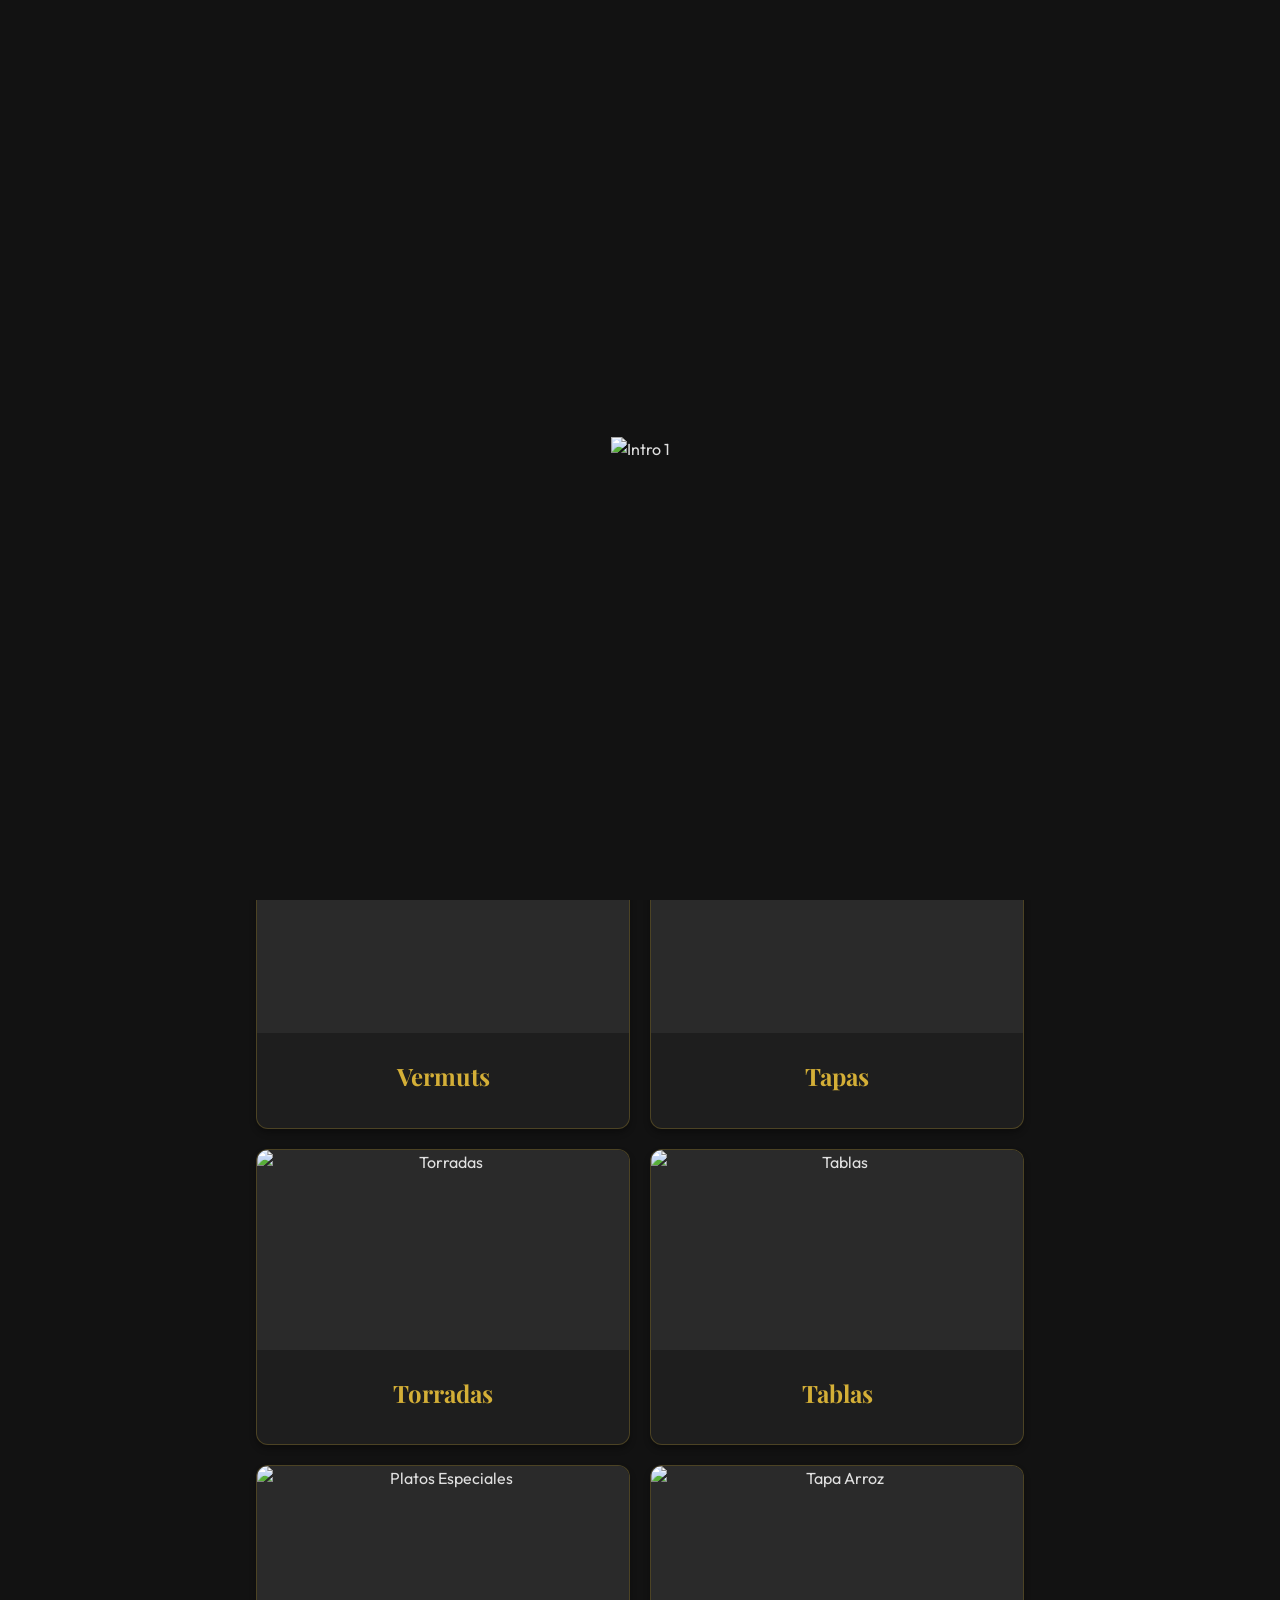
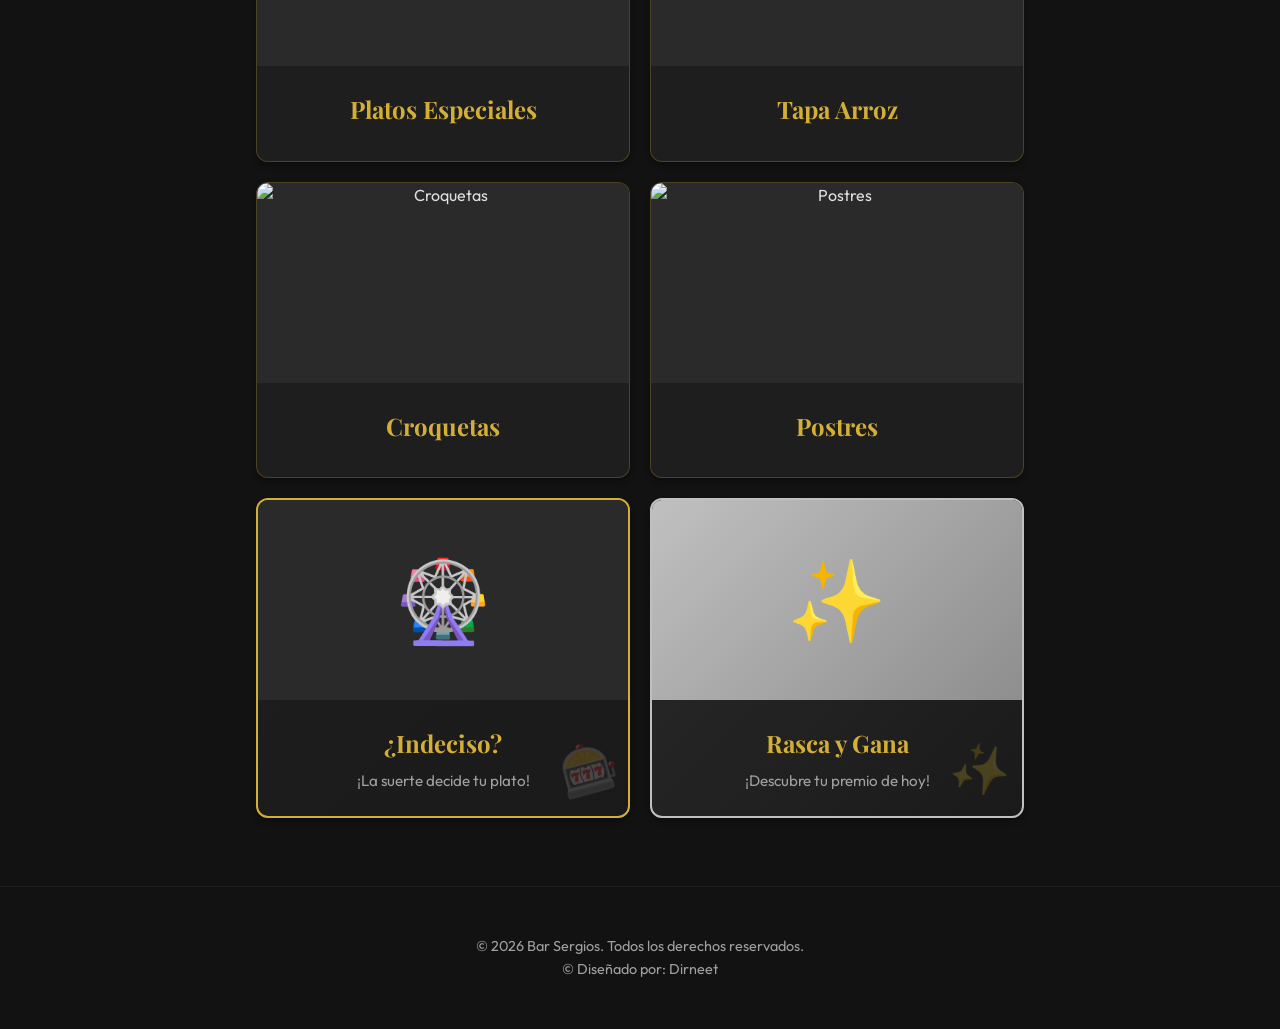
==== index.html @ 7f5ba3c9 "Add files via upload" ====
<!DOCTYPE html>
<html lang="es">

<head>
    <meta charset="UTF-8">
    <meta name="viewport" content="width=device-width, initial-scale=1.0">
    <title>Bar Sergios - Inicio</title>
    <link rel="preconnect" href="https://fonts.googleapis.com">
    <link rel="preconnect" href="https://fonts.gstatic.com" crossorigin>
    <link
        href="https://fonts.googleapis.com/css2?family=Outfit:wght@300;400;600&family=Playfair+Display:ital,wght@0,400;0,700;1,400&display=swap"
        rel="stylesheet">
    <link rel="stylesheet" href="styles.css">
</head>

<body class="theme-gold">
    <div id="introOverlay"
        style="position: fixed; top: 0; left: 0; width: 100%; height: 100%; background: #121212; z-index: 9999; display: flex; justify-content: center; align-items: center; transition: opacity 0.5s ease;">
        <img id="introImg1" src="assets/combo1.jpg" alt="Intro 1"
            style="position: absolute; max-width: 100%; max-height: 100%; object-fit: contain; opacity: 1; transition: opacity 0.5s ease;">
        <img id="introImg2" src="assets/combo2.jpg" alt="Intro 2"
            style="position: absolute; max-width: 100%; max-height: 100%; object-fit: contain; opacity: 0; transition: opacity 0.5s ease;">
        <img id="introImg3" src="assets/combo3.jpg" alt="Intro 3"
            style="position: absolute; max-width: 100%; max-height: 100%; object-fit: contain; opacity: 0; transition: opacity 0.5s ease;">
        <img id="introImg4" src="assets/combo4.jpg" alt="Intro 4"
            style="position: absolute; max-width: 100%; max-height: 100%; object-fit: contain; opacity: 0; transition: opacity 0.5s ease;">
    </div>
    <script>
        document.body.style.overflow = 'hidden';
        (function () {
            const images = [
                document.getElementById('introImg1'),
                document.getElementById('introImg2'),
                document.getElementById('introImg3'),
                document.getElementById('introImg4')
            ];
            let current = 0;
            const displayTime = 3000; // 3 seconds per image

            function next() {
                if (current < images.length - 1) {
                    if (images[current]) images[current].style.opacity = '0';
                    current++;
                    if (images[current]) images[current].style.opacity = '1';
                    setTimeout(next, displayTime);
                } else {
                    const overlay = document.getElementById('introOverlay');
                    if (overlay) {
                        overlay.style.opacity = '0';
                        setTimeout(() => {
                            overlay.style.display = 'none';
                            document.body.style.overflow = '';
                        }, 500);
                    }
                }
            }
            setTimeout(next, displayTime);
        })();
    </script>

    <button class="menu-toggle" onclick="toggleMenu()">☰</button>

    <div id="mobileMenu" class="mobile-menu-overlay">
        <button class="menu-toggle"
            style="position:absolute; top:1rem; right:1rem; border:none; background:none; font-size:2rem;"
            onclick="toggleMenu()">✕</button>
        <a href="Desayunos.html" class="mobile-menu-link ">Desayunos</a>
        <a href="Bocadillos.html" class="mobile-menu-link ">Bocadillos</a>
        <a href="Vermuts.html" class="mobile-menu-link ">Vermuts</a>
        <a href="Tapas.html" class="mobile-menu-link ">Tapas</a>
        <a href="Torradas.html" class="mobile-menu-link ">Torradas</a>
        <a href="Tablas.html" class="mobile-menu-link ">Tablas</a>
        <a href="Platos Especiales.html" class="mobile-menu-link {active_Platos Especiales}">Platos Especiales</a>
        <a href="tapaarroz.html" class="mobile-menu-link ">Tapa Arroz Sergio's</a>
        <a href="Croquetas.html" class="mobile-menu-link ">Croquetas</a>
        <a href="Postres.html" class="mobile-menu-link ">Postres</a>
    </div>

    <header class="hero">
        <a href="index.html" class="home-btn" title="Volver al inicio">🏠</a>
        <div class="hero-content">
            <h1>Bar Sergios</h1>
            <p class="subtitle">Gastronomía & Buen Ambiente</p>
        </div>
    </header>

    <main class="container">
        <div class="menu-container">
            <section class="menu-section">
                <h2 class="section-title" style="text-align:center; display:block; border:none;">Nuestra Carta</h2>
                <div class="category-grid">
                    <a href="Desayunos.html" class="category-card">
                        <img src="assets\cat_Desayunos.jpg" alt="Desayunos" class="category-card-image">
                        <div class="category-card-title">Desayunos</div>
                        <div class="category-card-description"></div>
                    </a>

                    <a href="Bocadillos.html" class="category-card">
                        <img src="assets\cat_Bocadillos.jpg" alt="Bocadillos" class="category-card-image">
                        <div class="category-card-title">Bocadillos</div>
                        <div class="category-card-description"></div>
                    </a>

                    <a href="Vermuts.html" class="category-card">
                        <img src="assets\cat_Vermuts.jpg" alt="Vermuts" class="category-card-image">
                        <div class="category-card-title">Vermuts</div>
                        <div class="category-card-description"></div>
                    </a>

                    <a href="Tapas.html" class="category-card">
                        <img src="assets\cat_Tapas.jpg" alt="Tapas" class="category-card-image">
                        <div class="category-card-title">Tapas</div>
                        <div class="category-card-description"></div>
                    </a>

                    <a href="Torradas.html" class="category-card">
                        <img src="assets\cat_Torradas.jpg" alt="Torradas" class="category-card-image">
                        <div class="category-card-title">Torradas</div>
                        <div class="category-card-description"></div>
                    </a>

                    <a href="Tablas.html" class="category-card">
                        <img src="assets\cat_Tablas.jpg" alt="Tablas" class="category-card-image">
                        <div class="category-card-title">Tablas</div>
                        <div class="category-card-description"></div>
                    </a>

                    <a href="Platos Especiales.html" class="category-card">
                        <img src="assets\cat_Platos Especiales.jpg" alt="Platos Especiales" class="category-card-image">
                        <div class="category-card-title">Platos Especiales</div>
                        <div class="category-card-description"></div>
                    </a>

                    <a href="tapaarroz.html" class="category-card">
                        <img src="assets\cat_arroz.jpeg" alt="Tapa Arroz" class="category-card-image">
                        <div class="category-card-title">Tapa Arroz</div>
                        <div class="category-card-description"></div>
                    </a>

                    <a href="Croquetas.html" class="category-card">
                        <img src="assets\cat_Croquetas.jpg" alt="Croquetas" class="category-card-image">
                        <div class="category-card-title">Croquetas</div>
                        <div class="category-card-description"></div>
                    </a>

                    <a href="Postres.html" class="category-card">
                        <img src="assets\cat_Postres.jpg" alt="Postres" class="category-card-image">
                        <div class="category-card-title">Postres</div>
                        <div class="category-card-description"></div>
                    </a>

                    <!-- Roulette Card -->
                    <div class="category-card roulette-card" onclick="openRoulette()">
                        <div
                            style="height: 200px; display: flex; align-items: center; justify-content: center; background: #2a2a2a; width: 100%;">
                            <span style="font-size: 5rem;">🎡</span>
                        </div>
                        <div class="category-card-title">¿Indeciso?</div>
                        <div class="category-card-description">¡La suerte decide tu plato!</div>
                    </div>

                    <!-- Scratch Card (Rasca y Gana) -->
                    <div class="category-card rasca-card" onclick="openScratchCard()">
                        <div
                            style="height: 200px; display: flex; align-items: center; justify-content: center; background: linear-gradient(135deg, #c0c0c0 0%, #8e8e8e 100%); width: 100%;">
                            <span style="font-size: 5rem;">✨</span>
                        </div>
                        <div class="category-card-title">Rasca y Gana</div>
                        <div class="category-card-description">¡Descubre tu premio de hoy!</div>
                    </div>
                </div>
            </section>
        </div>
    </main>

    <!-- Roulette Modal -->
    <div id="rouletteModal" class="roulette-modal">
        <button class="menu-toggle"
            style="position:absolute; top:1rem; right:1rem; border:none; background:none; font-size:2rem; display:block;"
            onclick="closeRoulette()">✕</button>
        <h2 class="section-title" style="margin-bottom: 20px; border:none;">¿Qué te apetece?</h2>

        <div class="roulette-controls" style="margin-top: 0; margin-bottom: 20px;">
            <select id="categorySelect"
                style="padding: 12px; border-radius: 8px; background: #1e1e1e; color: white; border: 1px solid var(--primary-color); font-family: var(--font-body); width: 250px; font-size: 1rem; cursor: pointer; outline: none;">
                <option value="all">Todo el Menú</option>
                <!-- Categories will be loaded here -->
            </select>
        </div>

        <div id="wheelContainer">
            <div class="wheel-pointer"></div>
            <canvas id="wheelCanvas" width="400" height="400"></canvas>
        </div>

        <div class="roulette-controls" style="margin-top: 20px;">
            <button id="spinBtn" class="btn-spin" onclick="spinWheel()">¡GIRAR!</button>
            <button class="btn-close-roulette" onclick="closeRoulette()">Cancelar</button>
        </div>
    </div>

    <!-- Result Overlay -->
    <div id="resultOverlay" class="roulette-result-overlay">
        <div class="result-card">
            <div class="result-title">¡Deberías probar!</div>
            <img id="resultImage" src="" alt="Plato" class="result-image"
                style="display: none; width: 100%; height: 200px; object-fit: cover; border-radius: 8px; margin: 15px 0;">
            <div id="resultName" class="result-name"
                style="font-size: 2rem; margin: 10px 0; font-family: var(--font-heading);">Nombre del Plato</div>
            <div id="resultDescription" class="result-description"
                style="color: var(--text-muted); margin-bottom: 10px;">Descripción...</div>
            <div id="resultCategory"
                style="color: var(--primary-color); margin-bottom: 20px; font-weight: 600; text-transform: uppercase; font-size: 0.8rem; letter-spacing: 1px;">
                Categoría</div>
            <div style="display: flex; gap: 10px; flex-direction: column;">
                <button class="btn-go-to-item" onclick="closeResult()" style="width: 100%;">¡Me convence!</button>
                <button class="btn-go-to-item" style="background: rgba(255,255,255,0.1); color: white; width: 100%;"
                    onclick="retryRoulette()">Girar de nuevo 🎡</button>
            </div>
        </div>
    </div>

    <!-- Scratch Card Modal -->
    <div id="scratchModal" class="roulette-modal">
        <button class="menu-toggle"
            style="position:absolute; top:1rem; right:1rem; border:none; background:none; font-size:2rem; display:block;"
            onclick="closeScratchCard()">✕</button>
        <h2 class="section-title" style="margin-bottom: 20px; border:none;">Rasca y Gana</h2>
        <p style="color: var(--text-muted); margin-bottom: 20px;">¡Rasca el boleto para descubrir tu premio!</p>

        <div id="scratchContainer" class="scratch-container">
            <div id="scratchPrize" class="scratch-prize">
                <img id="prizeImg" src="" alt="Premio"
                    style="width: 80px; height: 80px; object-fit: cover; border-radius: 50%; margin-bottom: 10px; display: none;">
                <div id="prizeIcon" style="font-size: 3rem; margin-bottom: 10px;">🎁</div>
                <div id="prizeText" style="font-size: 1.3rem; font-weight: 700; font-family: var(--font-heading);">
                    Cargando...</div>
                <div id="prizeCode"
                    style="font-size: 0.8rem; color: var(--primary-color); margin-top: 10px; border: 1px dashed var(--primary-color); padding: 5px 10px; display: none;">
                    CÓDIGO: SERGIO-2026
                </div>
            </div>
            <canvas id="scratchCanvas"></canvas>
        </div>

        <div class="roulette-controls" style="margin-top: 20px;">
            <button id="claimBtn" class="btn-spin" style="display: none;" onclick="closeScratchCard()">¡GENIAL!</button>
            <div id="scratchLockoutMsg"
                style="display: none; text-align: center; color: var(--primary-color); font-weight: 600; margin-bottom: 10px;">
                ¡Ya has participado hoy! <br> Vuelve mañana para probar suerte.
            </div>
            <button class="btn-close-roulette" onclick="closeScratchCard()">Cerrar</button>
        </div>
    </div>


    <div id="imageModal" class="image-modal" onclick="hideImageModal()">
        <img id="imageModalImg" class="image-modal-content" alt="Imagen">
    </div>

    <footer>
        <p>&copy; 2026 Bar Sergios. Todos los derechos reservados.</p>
        <p>&copy; Diseñado por: Dirneet</p>
    </footer>

    <script>
        function toggleMenu() {
            document.getElementById('mobileMenu').classList.toggle('open');
        }
        function showImageModal(src) {
            var img = document.getElementById('imageModalImg');
            img.src = src;
            document.getElementById('imageModal').classList.add('open');
        }
        function hideImageModal() {
            document.getElementById('imageModal').classList.remove('open');
        }
        document.addEventListener('keydown', function (e) {
            if (e.key === 'Escape') {
                hideImageModal();
                closeRoulette();
                closeResult();
            }
        });

        // Roulette Logic
        let menuData = null;
        let currentItems = [];
        let spinning = false;
        let startAngle = 0;
        let arc = 0;
        let spinTimeout = null;
        let spinAngleStart = 10;
        let spinTime = 0;
        let spinTimeTotal = 0;
        let ctx;

        async function loadMenuData() {
            if (menuData) return menuData;
            try {
                const response = await fetch('menu.json');
                menuData = await response.json();
                populateCategories();
                return menuData;
            } catch (error) {
                console.error("Error loading menu data:", error);
            }
        }

        function populateCategories() {
            const select = document.getElementById('categorySelect');
            if (select.options.length > 1) return; // Already populated

            menuData.categories.forEach(cat => {
                const option = document.createElement('option');
                option.value = cat.id;
                option.textContent = cat.name;
                select.appendChild(option);
            });

            select.addEventListener('change', () => {
                updateWheelItems();
            });
        }

        function updateWheelItems() {
            const categoryId = document.getElementById('categorySelect').value;
            let pool = [];

            if (categoryId === 'all') {
                menuData.categories.forEach(cat => {
                    pool = pool.concat(cat.items);
                    if (cat.subcategories) {
                        cat.subcategories.forEach(sub => {
                            pool = pool.concat(sub.items);
                        });
                    }
                });
            } else {
                const cat = menuData.categories.find(c => c.id === categoryId);
                if (cat) {
                    pool = [...cat.items];
                    if (cat.subcategories) {
                        cat.subcategories.forEach(sub => {
                            pool = pool.concat(sub.items);
                        });
                    }
                }
            }

            // Filter out items without names or extras
            pool = pool.filter(item => item.name && !item.name.toLowerCase().includes("extra"));

            // Pick 10 random items for the wheel
            currentItems = pool.sort(() => Math.random() - 0.5).slice(0, 10);

            // If we have very few items, duplicate them to make the wheel look better
            if (currentItems.length > 0 && currentItems.length < 4) {
                while (currentItems.length < 6) {
                    currentItems = currentItems.concat(currentItems);
                }
                currentItems = currentItems.slice(0, 8);
            }

            arc = Math.PI / (currentItems.length / 2);
            drawRouletteWheel();
        }

        async function openRoulette() {
            document.getElementById('rouletteModal').classList.add('open');
            document.body.style.overflow = 'hidden';
            await loadMenuData();

            // Preload logo for the wheel
            const logo = new Image();
            logo.src = 'assets/sergios_logo.png'; // User should ensure this exists
            logo.onload = () => {
                window.sergiosLogo = logo;
                updateWheelItems();
            };
            logo.onerror = () => {
                updateWheelItems();
            };
        }

        function closeRoulette() {
            document.getElementById('rouletteModal').classList.remove('open');
            if (!document.getElementById('imageModal').classList.contains('open')) {
                document.body.style.overflow = '';
            }
        }

        function drawRouletteWheel() {
            const canvas = document.getElementById("wheelCanvas");
            if (canvas.getContext) {
                const outsideRadius = 190;
                const insideRadius = 55;
                const textBaseRadius = 70; // Start text near the center hub

                ctx = canvas.getContext("2d");
                ctx.clearRect(0, 0, 400, 400);

                ctx.strokeStyle = "rgba(0,0,0,0.1)";
                ctx.lineWidth = 1;

                // Dynamically adjust font size
                const fontSize = currentItems.length > 8 ? 11 : 13;
                ctx.font = `bold ${fontSize}px Outfit, sans-serif`;

                for (let i = 0; i < currentItems.length; i++) {
                    const angle = startAngle + i * arc;

                    const gradient = ctx.createRadialGradient(200, 200, insideRadius, 200, 200, outsideRadius);
                    if (i % 2 === 0) {
                        gradient.addColorStop(0, "#b8860b");
                        gradient.addColorStop(1, "#daa520");
                        ctx.fillStyle = gradient;
                    } else {
                        gradient.addColorStop(0, "#0a0a0a");
                        gradient.addColorStop(1, "#222222");
                        ctx.fillStyle = gradient;
                    }

                    ctx.beginPath();
                    ctx.arc(200, 200, outsideRadius, angle, angle + arc, false);
                    ctx.arc(200, 200, insideRadius, angle + arc, angle, true);
                    ctx.fill();
                    ctx.stroke();

                    ctx.save();
                    ctx.fillStyle = i % 2 === 0 ? "#fff" : "#daa520";
                    ctx.textAlign = "left";
                    ctx.textBaseline = "middle";

                    ctx.translate(200 + Math.cos(angle + arc / 2) * textBaseRadius,
                        200 + Math.sin(angle + arc / 2) * textBaseRadius);

                    ctx.rotate(angle + arc / 2); // Radial alignment

                    const text = currentItems[i].name;
                    wrapText(ctx, text, 0, 0, 110, 14);

                    ctx.restore();
                }

                // Center Hub
                ctx.save();
                ctx.beginPath();
                ctx.arc(200, 200, 58, 0, Math.PI * 2, false);
                ctx.fillStyle = "#1e1e1e";
                ctx.fill();
                ctx.strokeStyle = "#daa520";
                ctx.lineWidth = 4;
                ctx.stroke();

                if (window.sergiosLogo) {
                    const size = 70;
                    ctx.drawImage(window.sergiosLogo, 200 - size / 2, 200 - size / 2, size, size);
                } else {
                    ctx.fillStyle = "#daa520";
                    ctx.font = 'bold 15px Outfit';
                    ctx.fillText("Sergio's", 200 - ctx.measureText("Sergio's").width / 2, 205);
                }
                ctx.restore();

                // Draw Lights
                const numLights = 24;
                const lightPosRadius = 205;
                for (let i = 0; i < numLights; i++) {
                    const lightAngle = (i * (360 / numLights)) * (Math.PI / 180);
                    const lx = 200 + Math.cos(lightAngle) * lightPosRadius;
                    const ly = 200 + Math.sin(lightAngle) * lightPosRadius;
                    const isLit = (Math.floor(Date.now() / 400) % 2 === i % 2);

                    ctx.beginPath();
                    ctx.arc(lx, ly, 5, 0, Math.PI * 2);
                    ctx.fillStyle = isLit ? "#fff" : "#daa520";
                    if (isLit) {
                        ctx.shadowBlur = 15;
                        ctx.shadowColor = "#fff";
                    } else {
                        ctx.shadowBlur = 0;
                    }
                    ctx.fill();
                    ctx.shadowBlur = 0;
                }

                // Add inner shadow overlay (Premium effect)
                const innerShadow = ctx.createRadialGradient(200, 200, insideRadius, 200, 200, outsideRadius);
                innerShadow.addColorStop(0, "rgba(0,0,0,0)");
                innerShadow.addColorStop(0.8, "rgba(0,0,0,0)");
                innerShadow.addColorStop(1, "rgba(0,0,0,0.5)");
                ctx.fillStyle = innerShadow;
                ctx.beginPath();
                ctx.arc(200, 200, outsideRadius, 0, Math.PI * 2);
                ctx.fill();
            }
        }

        // Helper to wrap text in canvas
        function wrapText(context, text, x, y, maxWidth, lineHeight) {
            const words = text.split(' ');
            let line = '';
            let lines = [];

            for (let n = 0; n < words.length; n++) {
                let testLine = line + words[n] + ' ';
                let metrics = context.measureText(testLine);
                let testWidth = metrics.width;
                if (testWidth > maxWidth && n > 0) {
                    lines.push(line);
                    line = words[n] + ' ';
                } else {
                    line = testLine;
                }
            }
            lines.push(line);

            // Center multiline text vertically relative to the y coordinate
            const totalHeight = lines.length * lineHeight;
            y -= (totalHeight / 2) - (lineHeight / 2);

            for (let k = 0; k < lines.length; k++) {
                context.fillText(lines[k].trim(), x, y + (k * lineHeight));
            }
        }

        function spinWheel() {
            if (spinning) return;
            const btn = document.getElementById('spinBtn');
            btn.disabled = true;
            btn.textContent = "Girando...";

            spinning = true;
            spinAngleStart = Math.random() * 10 + 10;
            spinTime = 0;
            spinTimeTotal = Math.random() * 3000 + 4000;
            rotateWheel();
        }

        let lastSegmentIndex = -1;

        function rotateWheel() {
            spinTime += 30;
            if (spinTime >= spinTimeTotal) {
                stopRotateWheel();
                return;
            }
            const spinAngle = spinAngleStart - easeOut(spinTime, 0, spinAngleStart, spinTimeTotal);
            startAngle += (spinAngle * Math.PI / 180);

            // Pointer Wiggle Logic
            const degrees = startAngle * 180 / Math.PI + 90;
            const arcd = arc * 180 / Math.PI;
            const currentSegment = Math.floor((360 - degrees % 360) / arcd) % currentItems.length;

            if (currentSegment !== lastSegmentIndex) {
                const pointer = document.querySelector('.wheel-pointer');
                pointer.classList.remove('wiggle');
                void pointer.offsetWidth; // Trigger reflow
                pointer.classList.add('wiggle');
                lastSegmentIndex = currentSegment;
            }

            drawRouletteWheel();
            spinTimeout = setTimeout(rotateWheel, 30);
        }

        function stopRotateWheel() {
            clearTimeout(spinTimeout);
            spinning = false;
            const btn = document.getElementById('spinBtn');
            btn.disabled = false;
            btn.textContent = "¡GIRAR!";

            const degrees = startAngle * 180 / Math.PI + 90;
            const arcd = arc * 180 / Math.PI;
            const index = Math.floor((360 - degrees % 360) / arcd) % currentItems.length;
            const item = currentItems[index];
            showResult(item);
        }

        function showResult(item) {
            document.getElementById('resultName').textContent = item.name;
            document.getElementById('resultDescription').textContent = item.description || "¡Una elección deliciosa que no te fallará!";

            // Find category name
            let catName = "Sugerencia del Chef";
            menuData.categories.forEach(cat => {
                if (cat.items.some(i => i.id === item.id)) catName = cat.name;
                if (cat.subcategories) {
                    cat.subcategories.forEach(sub => {
                        if (sub.items.some(i => i.id === item.id)) catName = cat.name + " > " + sub.name;
                    });
                }
            });
            document.getElementById('resultCategory').textContent = catName;

            const resultImg = document.getElementById('resultImage');
            if (item.image) {
                // Normalize path for browser
                resultImg.src = item.image.replace(/\\/g, '/');
                resultImg.style.display = 'block';
            } else {
                resultImg.style.display = 'none';
            }

            document.getElementById('resultOverlay').classList.add('open');
        }

        function closeResult() {
            document.getElementById('resultOverlay').classList.remove('open');
            closeRoulette();
        }

        function retryRoulette() {
            document.getElementById('resultOverlay').classList.remove('open');
            updateWheelItems();
            setTimeout(spinWheel, 300); // Small delay for visual transition
        }

        function easeOut(t, b, c, d) {
            const ts = (t /= d) * t;
            const tc = ts * t;
            return b + c * (tc + -3 * ts + 3 * t);
        }

        // Scratch Card Logic
        let scratchCanvas, scratchCtx, isDrawing = false;

        function getDailyCode(base) {
            if (!base) return null;
            const now = new Date();
            const day = String(now.getDate()).padStart(2, '0');
            const month = String(now.getMonth() + 1).padStart(2, '0');
            return `${base}-${day}${month}`;
        }

        const prizes = [
            { text: "¡CAFÉ GRATIS!", img: "assets/prize_coffee.png", chance: 0.2, baseCode: "CAFE" },
            { text: "CHUPITO DE LA CASA", img: "assets/prize_shot.png", chance: 0.3, baseCode: "CHUP" },
            { text: "MALA SUERTE...", icon: "❌", chance: 0.5, baseCode: null }
        ];

        function openScratchCard() {
            const lastScratch = localStorage.getItem('lastScratchTimestamp');
            const now = Date.now();
            const twentyFourHours = 24 * 60 * 60 * 1000;

            document.getElementById('scratchModal').classList.add('open');
            document.body.style.overflow = 'hidden';

            if (lastScratch && (now - lastScratch < twentyFourHours)) {
                // Already played
                showScratchLockout();
            } else {
                // Can play
                initScratchCard();
            }
        }

        function showScratchLockout() {
            document.getElementById('scratchContainer').style.display = 'none';
            document.getElementById('scratchLockoutMsg').style.display = 'block';
            document.getElementById('claimBtn').style.display = 'none';
            // Update subtitle
            document.querySelector('#scratchModal p').textContent = "Solo se permite un rasca cada 24 horas.";
        }

        function closeScratchCard() {
            document.getElementById('scratchModal').classList.remove('open');
            if (!document.getElementById('imageModal').classList.contains('open')) {
                document.body.style.overflow = '';
            }
        }

        function initScratchCard() {
            document.getElementById('scratchContainer').style.display = 'block';
            document.getElementById('scratchLockoutMsg').style.display = 'none';
            document.querySelector('#scratchModal p').textContent = "¡Rasca el boleto para descubrir tu premio!";

            scratchCanvas = document.getElementById('scratchCanvas');
            scratchCtx = scratchCanvas.getContext('2d');

            // Set canvas size based on container
            const container = document.getElementById('scratchContainer');
            scratchCanvas.width = container.offsetWidth;
            scratchCanvas.height = container.offsetHeight;

            // Pick a prize
            const rand = Math.random();
            let cumulativeChance = 0;
            let prize = prizes[prizes.length - 1]; // Default to last one

            for (const p of prizes) {
                cumulativeChance += p.chance;
                if (rand < cumulativeChance) {
                    prize = p;
                    break;
                }
            }

            document.getElementById('prizeText').textContent = prize.text;
            const imgEl = document.getElementById('prizeImg');
            const iconEl = document.getElementById('prizeIcon');

            if (prize.img) {
                imgEl.src = prize.img;
                imgEl.style.display = 'block';
                iconEl.style.display = 'none';
            } else {
                imgEl.style.display = 'none';
                iconEl.style.display = 'block';
                iconEl.textContent = prize.icon || "🎁";
            }

            const codeEl = document.getElementById('prizeCode');
            const dailyCode = getDailyCode(prize.baseCode);

            if (dailyCode) {
                codeEl.textContent = "CÓDIGO HOY: " + dailyCode;
                codeEl.style.display = 'inline-block';
                // Add timestamp watermark
                const now = new Date();
                const timeStr = now.toLocaleTimeString('es-ES', { hour: '2-digit', minute: '2-digit' });
                const dateStr = now.toLocaleDateString('es-ES');
                document.getElementById('prizeText').innerHTML += `<br><span style="font-size: 0.6rem; opacity: 0.5; font-weight: 400;">Generado: ${dateStr} - ${timeStr}</span>`;
            } else {
                codeEl.style.display = 'none';
            }

            // Draw scratch layer
            const grad = scratchCtx.createLinearGradient(0, 0, scratchCanvas.width, scratchCanvas.height);
            grad.addColorStop(0, '#c0c0c0');
            grad.addColorStop(0.5, '#e0e0e0');
            grad.addColorStop(1, '#a0a0a0');

            scratchCtx.fillStyle = grad;
            scratchCtx.fillRect(0, 0, scratchCanvas.width, scratchCanvas.height);

            // Add some "texture" to the scratch layer
            scratchCtx.globalAlpha = 0.1;
            for (let i = 0; i < 100; i++) {
                scratchCtx.fillStyle = Math.random() > 0.5 ? '#fff' : '#000';
                scratchCtx.fillRect(Math.random() * scratchCanvas.width, Math.random() * scratchCanvas.height, 2, 2);
            }
            scratchCtx.globalAlpha = 1.0;

            // Event listeners
            scratchCanvas.addEventListener('mousedown', startScratching);
            scratchCanvas.addEventListener('touchstart', startScratching, { passive: false });
            window.addEventListener('mousemove', scratch);
            window.addEventListener('touchmove', scratch, { passive: false });
            window.addEventListener('mouseup', stopScratching);
            window.addEventListener('touchend', stopScratching);

            document.getElementById('claimBtn').style.display = 'none';
        }

        function startScratching(e) {
            isDrawing = true;
            scratch(e);
            if (e.type === 'touchstart') e.preventDefault();
        }

        function stopScratching() {
            isDrawing = false;
            checkScratchPercentage();
        }

        function scratch(e) {
            if (!isDrawing) return;
            if (e.type === 'touchmove') e.preventDefault();

            const rect = scratchCanvas.getBoundingClientRect();
            const x = (e.clientX || e.touches[0].clientX) - rect.left;
            const y = (e.clientY || e.touches[0].clientY) - rect.top;

            scratchCtx.globalCompositeOperation = 'destination-out';
            scratchCtx.beginPath();
            scratchCtx.arc(x, y, 25, 0, Math.PI * 2);
            scratchCtx.fill();
        }

        function checkScratchPercentage() {
            const imageData = scratchCtx.getImageData(0, 0, scratchCanvas.width, scratchCanvas.height);
            const pixels = imageData.data;
            let transparentPixels = 0;

            for (let i = 0; i < pixels.length; i += 4) {
                if (pixels[i + 3] < 128) transparentPixels++;
            }

            const percentage = (transparentPixels / (pixels.length / 4)) * 100;

            if (percentage > 45) {
                // Reveal everything
                scratchCtx.clearRect(0, 0, scratchCanvas.width, scratchCanvas.height);
                document.getElementById('claimBtn').style.display = 'block';

                // Save timestamp to prevent multiple plays
                localStorage.setItem('lastScratchTimestamp', Date.now());

                // If it was a win, maybe do something special
                if (document.getElementById('prizeCode').style.display !== 'none') {
                    // Won something!
                    const text = document.getElementById('prizeText');
                    text.style.color = 'var(--primary-color)';
                    text.style.transform = 'scale(1.2)';
                    text.style.transition = 'transform 0.3s cubic-bezier(0.175, 0.885, 0.32, 1.275)';
                }
            }
        }

        // Anti-Screenshot and Security
        window.addEventListener('blur', () => {
            if (document.getElementById('scratchModal').classList.contains('open')) {
                document.getElementById('scratchModal').classList.add('security-blur');
            }
        });

        window.addEventListener('focus', () => {
            document.getElementById('scratchModal').classList.remove('security-blur');
        });

        // Disable right-click on the scratch modal
        document.getElementById('scratchModal').addEventListener('contextmenu', e => e.preventDefault());

        // Prevent printing
        const style = document.createElement('style');
        style.textContent = '@media print { body { display: none !important; } }';
        document.head.appendChild(style);

    </script>
</body>

</html>
---- styles.css ----
:root {
    /* Base Colors */
    --background-color: #121212;
    --surface-color: #1e1e1e;
    --text-color: #e0e0e0;
    --text-muted: #a0a0a0;

    /* Default Theme (Gold) */
    --primary-color: #d4af37;

    /* Fonts */
    --font-heading: 'Playfair Display', serif;
    --font-body: 'Outfit', sans-serif;

    /* Spacing & Layout */
    --spacing-sm: 0.5rem;
    --spacing-md: 1rem;
    --spacing-lg: 2rem;
    --border-radius: 12px;
    --shadow: 0 4px 6px rgba(0, 0, 0, 0.3);
}

/* Themes */
body.theme-gold {
    --primary-color: #d4af37;
}

body.theme-ocean {
    --primary-color: #00b4d8;
}

body.theme-sunset {
    --primary-color: #ff6b6b;
}

body.theme-forest {
    --primary-color: #2ec4b6;
}

body.theme-lavender {
    --primary-color: #a663cc;
}

* {
    box-sizing: border-box;
    margin: 0;
    padding: 0;
}

body {
    font-family: var(--font-body);
    background-color: var(--background-color);
    color: var(--text-color);
    line-height: 1.6;
}

/* Hamburger Menu */
.menu-toggle {
    display: none;
    position: fixed;
    top: 1rem;
    right: 1rem;
    z-index: 200;
    background: var(--surface-color);
    border: 1px solid var(--primary-color);
    color: var(--primary-color);
    padding: 0.5rem;
    border-radius: 8px;
    cursor: pointer;
    font-size: 1.5rem;
    box-shadow: 0 2px 5px rgba(0, 0, 0, 0.5);
}

.mobile-menu-overlay {
    position: fixed;
    top: 0;
    left: 0;
    width: 100%;
    height: 100%;
    background-color: rgba(0, 0, 0, 0.95);
    z-index: 150;
    display: flex;
    flex-direction: column;
    justify-content: center;
    align-items: center;
    opacity: 0;
    pointer-events: none;
    transition: opacity 0.3s ease;
}

.mobile-menu-overlay.open {
    opacity: 1;
    pointer-events: auto;
}

.mobile-menu-link {
    color: var(--text-color);
    font-family: var(--font-heading);
    font-size: 1.5rem;
    text-decoration: none;
    margin: 1rem 0;
    transition: color 0.3s;
}

.mobile-menu-link:hover,
.mobile-menu-link.active {
    color: var(--primary-color);
}

/* Hero Section */
.hero {
    background: linear-gradient(rgba(0, 0, 0, 0.6), rgba(0, 0, 0, 0.6)), url('https://images.unsplash.com/photo-1514933651103-005eec06c04b?ixlib=rb-4.0.3&auto=format&fit=crop&w=1920&q=80');
    background-size: cover;
    background-position: center;
    height: 40vh;
    display: flex;
    align-items: center;
    justify-content: center;
    text-align: center;
    margin-bottom: var(--spacing-lg);
    position: relative;
}

.hero-content h1 {
    font-family: var(--font-heading);
    font-size: 3.5rem;
    color: var(--primary-color);
    margin-bottom: var(--spacing-sm);
    text-shadow: 2px 2px 4px rgba(0, 0, 0, 0.5);
}

.subtitle {
    font-size: 1.2rem;
    letter-spacing: 2px;
    text-transform: uppercase;
}

/* Home Button */
.home-btn {
    position: absolute;
    top: 1rem;
    left: 1rem;
    background: var(--surface-color);
    border: 2px solid var(--primary-color);
    color: var(--primary-color);
    width: 50px;
    height: 50px;
    border-radius: 50%;
    display: flex;
    align-items: center;
    justify-content: center;
    font-size: 1.5rem;
    text-decoration: none;
    transition: all 0.3s ease;
    box-shadow: 0 2px 8px rgba(0, 0, 0, 0.3);
    z-index: 100;
}

.home-btn:hover {
    background: var(--primary-color);
    color: var(--background-color);
    transform: scale(1.1);
    box-shadow: 0 4px 12px rgba(212, 175, 55, 0.4);
}

/* Container */
.container {
    max-width: 800px;
    margin: 0 auto;
    padding: 0 var(--spacing-md);
}

/* Menu Sections */
.menu-section {
    margin-bottom: 3rem;
    animation: fadeIn 0.5s ease-in-out;
}

.section-title {
    font-family: var(--font-heading);
    font-size: 2.5rem;
    color: var(--primary-color);
    border-bottom: 2px solid var(--primary-color);
    padding-bottom: var(--spacing-sm);
    margin-bottom: var(--spacing-lg);
    display: inline-block;
}

/* Menu Items */
.menu-item {
    display: flex;
    justify-content: space-between;
    align-items: flex-start;
    margin-bottom: var(--spacing-lg);
    padding: var(--spacing-lg);
    background-color: var(--surface-color);
    border-radius: var(--border-radius);
    box-shadow: var(--shadow);
    transition: transform 0.2s;
}

.menu-item:hover {
    transform: translateY(-4px);
    box-shadow: 0 6px 12px rgba(0, 0, 0, 0.4);
}

.item-image {
    width: 60px;
    height: 60px;
    object-fit: cover;
    border-radius: 8px;
    margin-right: var(--spacing-md);
    flex-shrink: 0;
}

.subsection-title {
    font-family: var(--font-heading);
    font-size: 1.8rem;
    color: var(--primary-color);
    border-left: 4px solid var(--primary-color);
    padding-left: 0.75rem;
    margin: 1rem 0;
}

.item-image { cursor: zoom-in; }

.item-details {
    flex: 1;
    padding-right: var(--spacing-lg);
}

.item-name {
    font-size: 1.4rem;
    font-weight: 600;
    margin-bottom: 0.5rem;
    color: var(--text-color);
    font-family: var(--font-heading);
}

.item-description {
    font-size: 1rem;
    color: var(--text-muted);
    line-height: 1.5;
    white-space: pre-line;
}

.item-price {
    font-family: var(--font-heading);
    font-size: 1.5rem;
    color: var(--primary-color);
    font-weight: 700;
    white-space: nowrap;
}

.loading {
    text-align: center;
    font-size: 1.2rem;
    color: var(--text-muted);
    padding: 2rem;
}

/* Footer */
footer {
    text-align: center;
    padding: 3rem 1rem;
    margin-top: 3rem;
    color: var(--text-muted);
    font-size: 0.9rem;
    border-top: 1px solid var(--surface-color);
}

@keyframes fadeIn {
    from {
        opacity: 0;
        transform: translateY(10px);
    }

    to {
        opacity: 1;
        transform: translateY(0);
    }
}

/* Category Grid (Index Page) */
.category-grid {
    display: grid;
    grid-template-columns: repeat(2, 1fr);
    gap: 20px;
    max-width: 800px;
    margin: 0 auto;
    padding: 20px 0;
}

.category-card {
    background: var(--surface-color);
    border-radius: var(--border-radius);
    overflow: hidden;
    text-decoration: none;
    color: var(--text-color);
    transition: transform 0.3s ease, box-shadow 0.3s ease;
    display: flex;
    flex-direction: column;
    align-items: center;
    text-align: center;
    box-shadow: var(--shadow);
    border: 1px solid rgba(212, 175, 55, 0.25);
}

.category-card:hover {
    transform: translateY(-6px) scale(1.02);
    box-shadow: 0 12px 20px rgba(0, 0, 0, 0.6);
    border-color: var(--primary-color);
}

.category-card-image {
    width: 100%;
    height: 200px;
    object-fit: cover;
    background-color: #2a2a2a;
}

.category-card-title {
    padding: 1.5rem 1.5rem 0.5rem 1.5rem;
    font-family: var(--font-heading);
    font-size: 1.5rem;
    color: var(--primary-color);
    font-weight: 700;
}

.category-card-description {
    padding: 0 1.5rem 1.5rem 1.5rem;
    color: var(--text-muted);
    font-size: 0.95rem;
    line-height: 1.4;
}

@media (max-width: 768px) {
    .menu-toggle {
        display: block;
    }

    .hero {
        height: 30vh;
    }

    .hero-content h1 {
        font-size: 2.5rem;
    }

    .menu-item {
        flex-direction: column;
        padding: var(--spacing-md);
    }

    .item-image {
        width: 100%;
        height: 150px;
        margin-right: 0;
        margin-bottom: var(--spacing-md);
    }

    .item-details {
        padding-right: 0;
        margin-bottom: var(--spacing-md);
    }

    .item-price {
        align-self: flex-end;
        font-size: 1.4rem;
    }
}

/* Image Modal */
.image-modal {
    position: fixed;
    top: 0;
    left: 0;
    width: 100%;
    height: 100%;
    background: rgba(0,0,0,0.85);
    display: none;
    align-items: center;
    justify-content: center;
    z-index: 250;
}

.image-modal.open { display: flex; }

.image-modal-content {
    max-width: 90vw;
    max-height: 90vh;
    border-radius: var(--border-radius);
    box-shadow: var(--shadow);
}

@media (max-width: 600px) {
    .category-grid {
        grid-template-columns: 1fr;
        gap: 15px;
    }

    .category-card-image {
        height: 150px;
    }
}

/* Roulette Styles */
.roulette-card {
    background: linear-gradient(135deg, var(--surface-color) 0%, #1a1a1a 100%);
    border: 2px solid var(--primary-color) !important;
    cursor: pointer;
    position: relative;
    overflow: hidden;
}

.roulette-card::after {
    content: "🎰";
    font-size: 3rem;
    position: absolute;
    bottom: 10px;
    right: 10px;
    opacity: 0.2;
    transform: rotate(-15deg);
}

.roulette-modal {
    position: fixed;
    top: 0;
    left: 0;
    width: 100%;
    height: 100%;
    background: rgba(0, 0, 0, 0.95);
    display: none;
    flex-direction: column;
    align-items: center;
    justify-content: center;
    z-index: 10000;
    padding: 20px;
    backdrop-filter: blur(10px);
}

.roulette-modal.open {
    display: flex;
}

#wheelContainer {
    position: relative;
    width: 90vw;
    max-width: 400px;
    height: 90vw;
    max-height: 400px;
    margin: 20px 0;
}

#wheelCanvas {
    width: 100%;
    height: 100%;
    border-radius: 50%;
    box-shadow: 0 0 30px rgba(212, 175, 55, 0.4), 0 10px 50px rgba(0, 0, 0, 0.8);
    border: 10px solid #222;
}

.wheel-pointer {
    position: absolute;
    top: -20px;
    left: 50%;
    transform: translateX(-50%) rotate(0deg);
    width: 46px;
    height: 56px;
    background: var(--primary-color);
    clip-path: polygon(50% 100%, 0% 0%, 100% 0%);
    z-index: 30;
    filter: drop-shadow(0 4px 6px rgba(0,0,0,0.5));
    border-top: 6px solid #fff;
    transform-origin: top center;
    transition: transform 0.1s ease-out;
}

.wheel-pointer.wiggle {
    animation: pointerWiggle 0.15s ease-out;
}

@keyframes pointerWiggle {
    0% { transform: translateX(-50%) rotate(0deg); }
    25% { transform: translateX(-50%) rotate(-15deg); }
    100% { transform: translateX(-50%) rotate(0deg); }
}

#wheelContainer::before {
    content: "";
    position: absolute;
    top: -15px;
    left: -15px;
    right: -15px;
    bottom: -15px;
    border: 20px solid #1a1a1a;
    border-radius: 50%;
    z-index: 1;
    box-shadow: inset 0 0 20px rgba(0,0,0,1), 0 0 30px rgba(212, 175, 55, 0.3);
}

/* Lights around the wheel */
.wheel-lights {
    position: absolute;
    width: 100%;
    height: 100%;
    top: 0;
    left: 0;
    z-index: 2;
    pointer-events: none;
}

.roulette-controls {
    display: flex;
    flex-direction: column;
    gap: 15px;
    align-items: center;
    margin-top: 20px;
}

.btn-spin {
    background: var(--primary-color);
    color: var(--background-color);
    border: none;
    padding: 1rem 3rem;
    font-size: 1.5rem;
    font-family: var(--font-heading);
    font-weight: 700;
    border-radius: 50px;
    cursor: pointer;
    box-shadow: 0 4px 15px rgba(212, 175, 55, 0.4);
    transition: transform 0.2s, background 0.3s;
}

.btn-spin:hover {
    transform: scale(1.05);
    background: #e5c150;
}

.btn-spin:active {
    transform: scale(0.95);
}

.btn-spin:disabled {
    background: #555;
    cursor: not-allowed;
    transform: none;
}

.btn-close-roulette {
    background: transparent;
    border: 1px solid var(--text-muted);
    color: var(--text-muted);
    padding: 0.5rem 1.5rem;
    border-radius: 8px;
    cursor: pointer;
}

/* Result Screen */
.roulette-result-overlay {
    position: fixed;
    top: 0;
    left: 0;
    width: 100%;
    height: 100%;
    background: rgba(0, 0, 0, 0.9);
    display: none;
    align-items: center;
    justify-content: center;
    z-index: 10001;
    padding: 20px;
    animation: fadeIn 0.3s ease;
}

.roulette-result-overlay.open {
    display: flex;
}

.result-card {
    background: var(--surface-color);
    padding: 2rem;
    border-radius: var(--border-radius);
    text-align: center;
    max-width: 400px;
    width: 100%;
    border: 2px solid var(--primary-color);
    box-shadow: 0 0 40px rgba(212, 175, 55, 0.2);
    transform: scale(0.8);
    transition: transform 0.4s cubic-bezier(0.175, 0.885, 0.32, 1.275);
}

.roulette-result-overlay.open .result-card {
    transform: scale(1);
}

.result-title {
    font-family: var(--font-heading);
    font-size: 1.2rem;
    color: var(--primary-color);
    margin-bottom: 0.5rem;
    text-transform: uppercase;
}

.result-name {
    font-family: var(--font-heading);
    font-size: 2rem;
    margin-bottom: 1rem;
}

.result-image {
    width: 100%;
    height: 200px;
    object-fit: cover;
    border-radius: 8px;
    margin-bottom: 1rem;
    border: 1px solid #333;
}

.result-description {
    color: var(--text-muted);
    margin-bottom: 1.5rem;
}

.btn-go-to-item {
    background: var(--primary-color);
    color: var(--background-color);
    border: none;
    padding: 0.8rem 2rem;
    border-radius: 8px;
    font-weight: 600;
    text-decoration: none;
    display: inline-block;
    cursor: pointer;
}

@keyframes spin {
    from { transform: rotate(0deg); }
    to { transform: rotate(360deg); }
}

@keyframes fadeIn {
    from { opacity: 0; }
    to { opacity: 1; }
 }
 
 /* Scratch Card Specific Styles */
 .rasca-card {
     background: linear-gradient(135deg, #2a2a2a 0%, #1a1a1a 100%);
     border: 2px solid #c0c0c0 !important;
     position: relative;
     overflow: hidden;
 }
 
 .rasca-card::after {
     content: "✨";
     font-size: 3rem;
     position: absolute;
     bottom: 10px;
     right: 10px;
     opacity: 0.2;
     transform: rotate(15deg);
 }
 
 .scratch-container {
     position: relative;
     width: 300px;
     height: 150px;
     background: #1e1e1e;
     border: 4px solid #333;
     border-radius: 15px;
     overflow: hidden;
     box-shadow: 0 10px 20px rgba(0,0,0,0.5);
     margin: 0 auto;
     user-select: none;
     touch-action: none;
 }
 
 .scratch-prize {
     position: absolute;
     top: 0;
     left: 0;
     width: 100%;
     height: 100%;
     display: flex;
     flex-direction: column;
     align-items: center;
     justify-content: center;
     text-align: center;
     z-index: 1;
     background: #1a1a1a;
 }
 
 #scratchCanvas {
     position: absolute;
     top: 0;
     left: 0;
     width: 100%;
     height: 100%;
     z-index: 2;
     cursor: crosshair;
     touch-action: none;
 }
 
 @media (max-width: 400px) {
     .scratch-container {
         width: 260px;
         height: 130px;
     }
 }

/* Security & Anti-Screenshot */
.security-blur {
    filter: blur(40px) grayscale(1) !important;
    pointer-events: none;
}

.security-blur::after {
    content: "⚠️ CONTENIDO PROTEGIDO";
    position: fixed;
    top: 50%;
    left: 50%;
    transform: translate(-50%, -50%);
    color: white;
    font-weight: bold;
    z-index: 10002;
    text-align: center;
    font-size: 1.2rem;
    background: rgba(0,0,0,0.9);
    padding: 20px;
    border-radius: 10px;
}

.scratch-prize {
    user-select: none;
    -webkit-user-select: none;
}
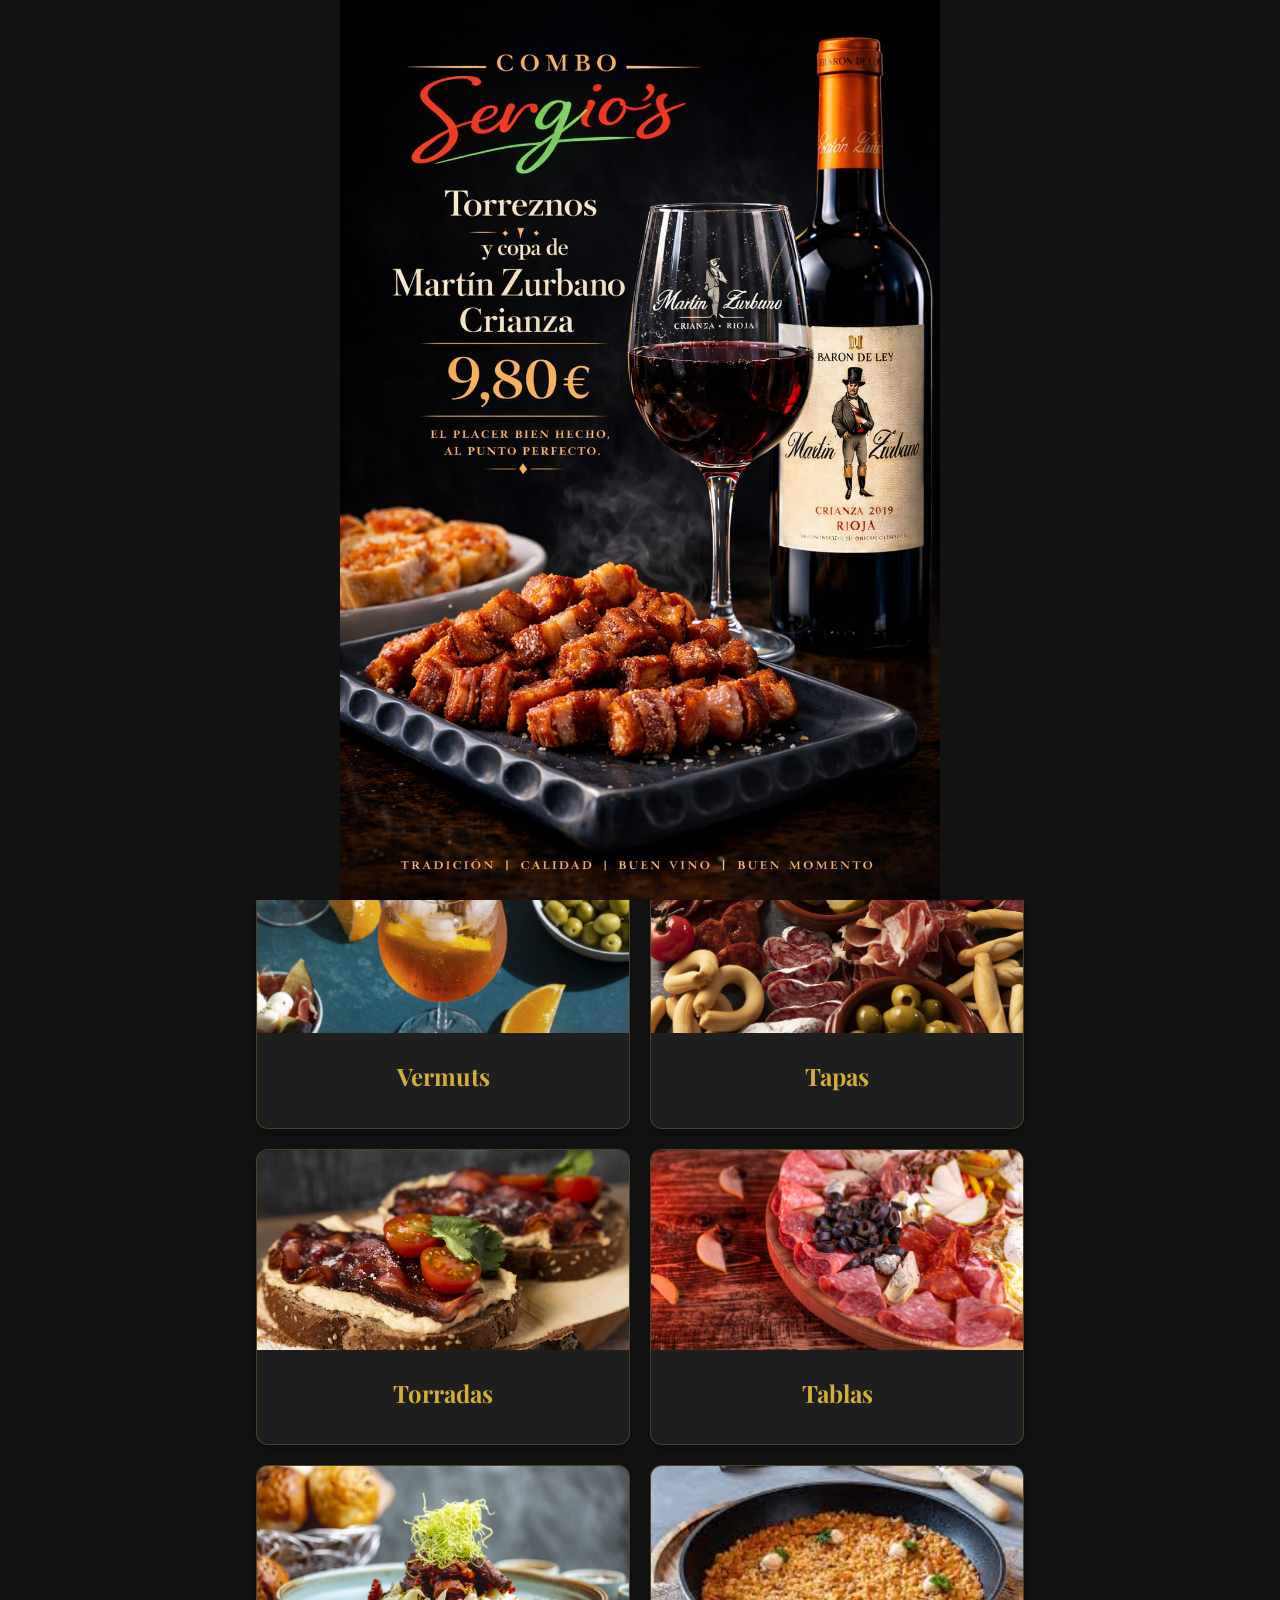
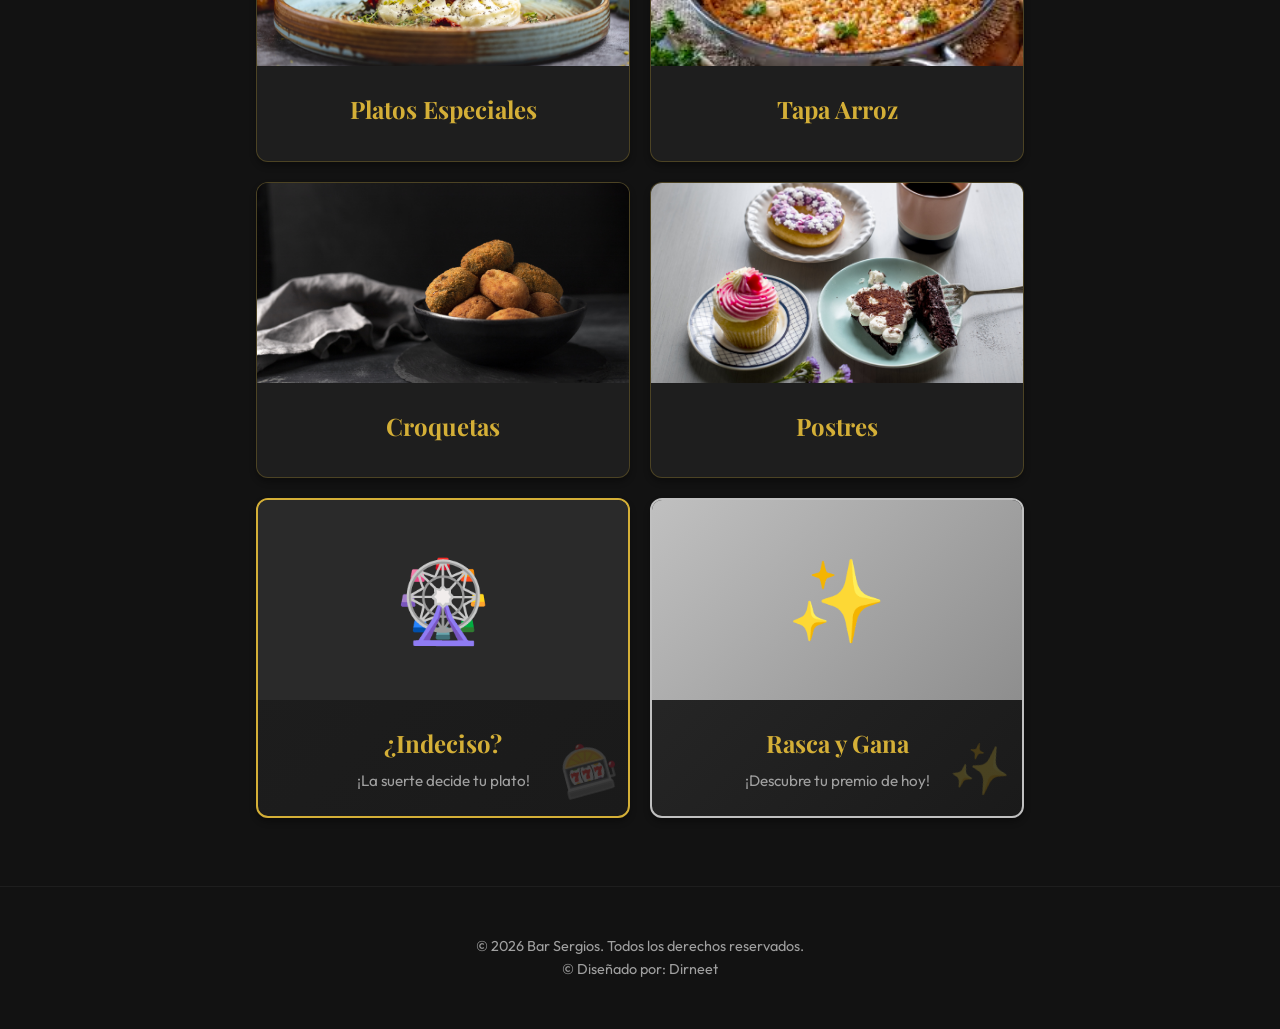
==== commit 34ccfa8a: "Add files via upload" ====
--- a/index.html
+++ b/index.html
@@ -229,11 +229,11 @@
         <p style="color: var(--text-muted); margin-bottom: 20px;">¡Rasca el boleto para descubrir tu premio!</p>
 
         <div id="scratchContainer" class="scratch-container">
-            <div id="scratchPrize" class="scratch-prize">
+            <div id="scratchPrize" class="scratch-prize" style="padding: 10px;">
                 <img id="prizeImg" src="" alt="Premio"
-                    style="width: 80px; height: 80px; object-fit: cover; border-radius: 50%; margin-bottom: 10px; display: none;">
-                <div id="prizeIcon" style="font-size: 3rem; margin-bottom: 10px;">🎁</div>
-                <div id="prizeText" style="font-size: 1.3rem; font-weight: 700; font-family: var(--font-heading);">
+                    style="width: 100%; height: 90px; object-fit: contain; border-radius: 12px; margin-bottom: 5px; display: none;">
+                <div id="prizeIcon" style="font-size: 3rem; margin-bottom: 5px;">🎁</div>
+                <div id="prizeText" style="font-size: 1.2rem; font-weight: 700; font-family: var(--font-heading); line-height: 1.2;">
                     Cargando...</div>
                 <div id="prizeCode"
                     style="font-size: 0.8rem; color: var(--primary-color); margin-top: 10px; border: 1px dashed var(--primary-color); padding: 5px 10px; display: none;">
@@ -245,6 +245,7 @@
 
         <div class="roulette-controls" style="margin-top: 20px;">
             <button id="claimBtn" class="btn-spin" style="display: none;" onclick="closeScratchCard()">¡GENIAL!</button>
+            <button id="resetScratchBtn" class="btn-close-roulette" style="display: none;" onclick="initScratchCard()">Probar de nuevo</button>
             <div id="scratchLockoutMsg"
                 style="display: none; text-align: center; color: var(--primary-color); font-weight: 600; margin-bottom: 10px;">
                 ¡Ya has participado hoy! <br> Vuelve mañana para probar suerte.
@@ -627,6 +628,7 @@
 
         // Scratch Card Logic
         let scratchCanvas, scratchCtx, isDrawing = false;
+        let lastX, lastY; // To track path for smooth scratching
 
         function getDailyCode(base) {
             if (!base) return null;
@@ -682,10 +684,18 @@
             scratchCanvas = document.getElementById('scratchCanvas');
             scratchCtx = scratchCanvas.getContext('2d');
 
-            // Set canvas size based on container
+            // High DPI Support
+            const dpr = window.devicePixelRatio || 1;
             const container = document.getElementById('scratchContainer');
-            scratchCanvas.width = container.offsetWidth;
-            scratchCanvas.height = container.offsetHeight;
+            const rect = container.getBoundingClientRect();
+            
+            scratchCanvas.width = rect.width * dpr;
+            scratchCanvas.height = rect.height * dpr;
+            scratchCtx.scale(dpr, dpr);
+            
+            // Set CSS size
+            scratchCanvas.style.width = rect.width + 'px';
+            scratchCanvas.style.height = rect.height + 'px';
 
             // Pick a prize
             const rand = Math.random();
@@ -755,10 +765,14 @@
             window.addEventListener('touchend', stopScratching);
 
             document.getElementById('claimBtn').style.display = 'none';
+            document.getElementById('resetScratchBtn').style.display = 'none';
         }
 
         function startScratching(e) {
             isDrawing = true;
+            const rect = scratchCanvas.getBoundingClientRect();
+            lastX = (e.clientX || (e.touches && e.touches[0].clientX)) - rect.left;
+            lastY = (e.clientY || (e.touches && e.touches[0].clientY)) - rect.top;
             scratch(e);
             if (e.type === 'touchstart') e.preventDefault();
         }
@@ -773,13 +787,21 @@
             if (e.type === 'touchmove') e.preventDefault();
 
             const rect = scratchCanvas.getBoundingClientRect();
-            const x = (e.clientX || e.touches[0].clientX) - rect.left;
-            const y = (e.clientY || e.touches[0].clientY) - rect.top;
+            const x = (e.clientX || (e.touches && e.touches[0].clientX)) - rect.left;
+            const y = (e.clientY || (e.touches && e.touches[0].clientY)) - rect.top;
 
             scratchCtx.globalCompositeOperation = 'destination-out';
+            scratchCtx.lineJoin = 'round';
+            scratchCtx.lineCap = 'round';
+            scratchCtx.lineWidth = 45; // Increased for better feel
+
             scratchCtx.beginPath();
-            scratchCtx.arc(x, y, 25, 0, Math.PI * 2);
-            scratchCtx.fill();
+            scratchCtx.moveTo(lastX, lastY);
+            scratchCtx.lineTo(x, y);
+            scratchCtx.stroke();
+
+            lastX = x;
+            lastY = y;
         }
 
         function checkScratchPercentage() {
@@ -797,7 +819,8 @@
                 // Reveal everything
                 scratchCtx.clearRect(0, 0, scratchCanvas.width, scratchCanvas.height);
                 document.getElementById('claimBtn').style.display = 'block';
-
+                document.getElementById('resetScratchBtn').style.display = 'block';
+                
                 // Save timestamp to prevent multiple plays
                 localStorage.setItem('lastScratchTimestamp', Date.now());
 
